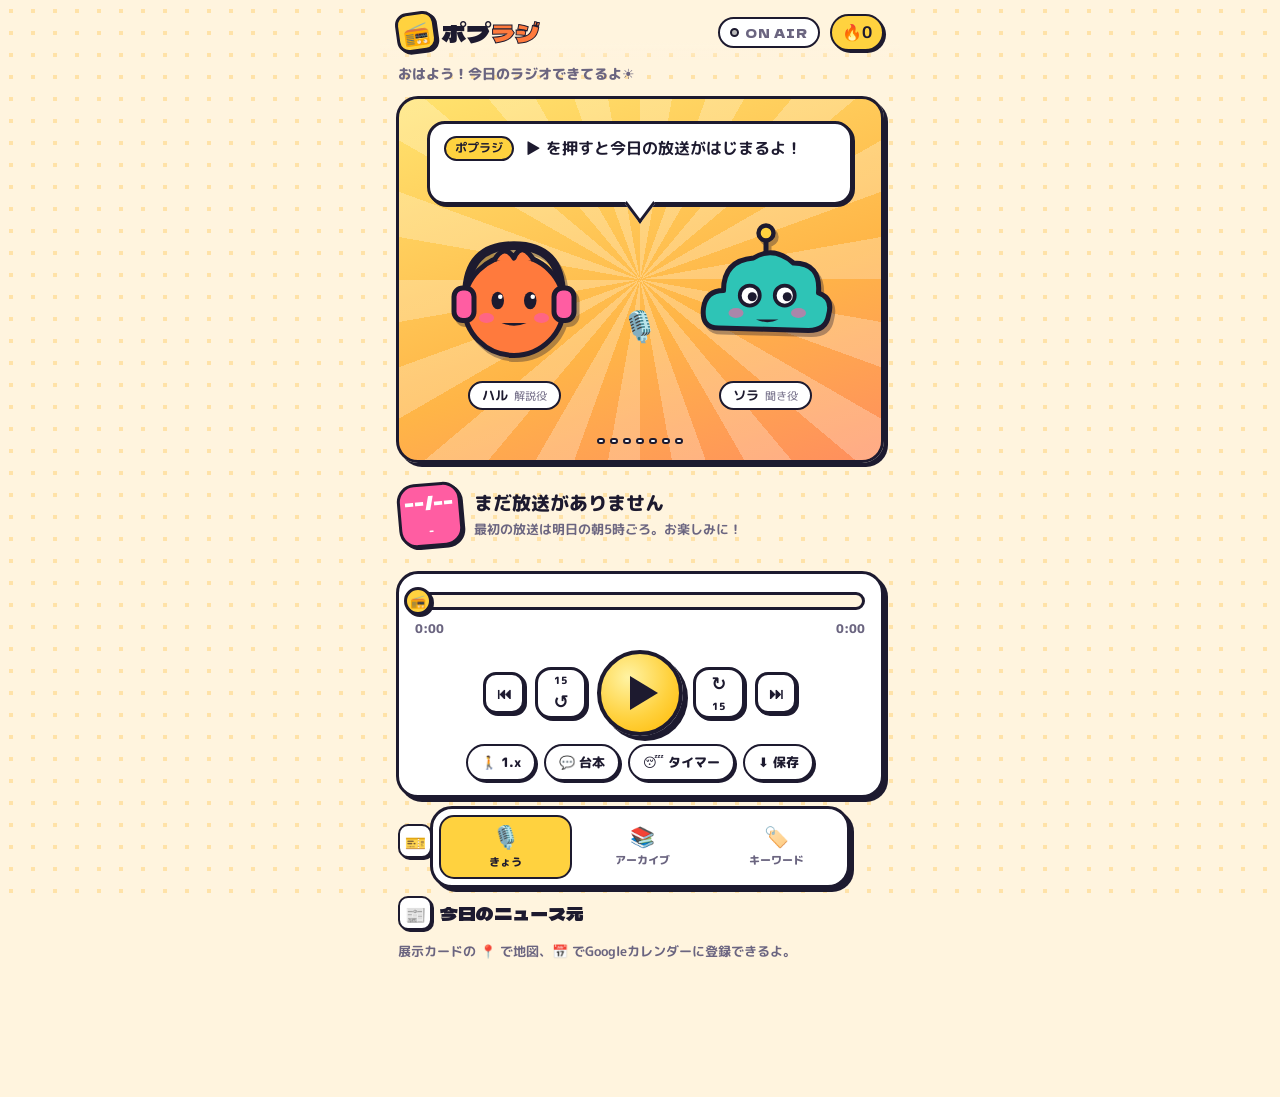
==== web/index.html @ 3d930192 "ポプラジ: 毎朝のニュースを2人の掛け合いラジオにするPoC - ニュース収集（Google News RSS、地域・重複・既出のフィルタ） - 台本生成（Gemini → GitHub Models" ====
<!doctype html>
<html lang="ja">
<head>
<meta charset="utf-8">
<meta name="viewport" content="width=device-width, initial-scale=1, viewport-fit=cover">
<title>ポプラジ</title>
<meta name="description" content="毎朝のニュースを2人の掛け合いラジオでお届けする、自分専用ラジオ局">
<meta name="theme-color" content="#FFD23F">
<link rel="manifest" href="manifest.webmanifest">
<link rel="icon" href="icons/icon.svg" type="image/svg+xml">
<link rel="apple-touch-icon" href="icons/icon.svg">
<link rel="preconnect" href="https://fonts.googleapis.com">
<link rel="preconnect" href="https://fonts.gstatic.com" crossorigin>
<link href="https://fonts.googleapis.com/css2?family=Dela+Gothic+One&family=M+PLUS+Rounded+1c:wght@500;700;800&display=swap" rel="stylesheet">
<link rel="stylesheet" href="app.css">
</head>
<body>
<div class="bg-dots" aria-hidden="true"></div>

<header class="topbar">
  <div class="logo" aria-label="ポプラジ">
    <span class="logo-icon" aria-hidden="true">📻</span>
    <span class="logo-text">ポプ<b>ラジ</b></span>
  </div>
  <div class="onair" id="onair" aria-live="polite"><span class="onair-dot"></span>ON AIR</div>
  <div class="streak" id="streak" title="連続リスニング日数">🔥<b id="streakNum">0</b></div>
</header>

<main id="app">
  <!-- ===== きょう ===== -->
  <section class="view" id="view-today" data-view="today">
    <p class="greeting" id="greeting"></p>

    <div class="stage card" id="stage">
      <div class="sunburst" aria-hidden="true"></div>
      <div class="bubble" id="bubble" role="status" aria-live="polite">
        <span class="bubble-name" id="bubbleName">ポプラジ</span>
        <span class="bubble-text" id="bubbleText">▶ を押すと今日の放送がはじまるよ！</span>
      </div>
      <div class="cast">
        <figure class="chara" id="chara-haru" data-speaker="haru">
          <svg viewBox="0 0 120 120" aria-hidden="true">
            <g class="body-g">
              <path class="phones" d="M22 58 Q22 18 60 18 Q98 18 98 58" fill="none" stroke="var(--ink)" stroke-width="7" stroke-linecap="round"/>
              <circle cx="60" cy="66" r="40" fill="var(--haru)" stroke="var(--ink)" stroke-width="4"/>
              <path d="M44 30 Q52 16 60 28 Q66 14 76 30" fill="var(--haru)" stroke="var(--ink)" stroke-width="4" stroke-linejoin="round"/>
              <rect x="12" y="52" width="16" height="26" rx="7" fill="var(--pink)" stroke="var(--ink)" stroke-width="4"/>
              <rect x="92" y="52" width="16" height="26" rx="7" fill="var(--pink)" stroke="var(--ink)" stroke-width="4"/>
              <g class="eyes"><ellipse cx="47" cy="62" rx="5" ry="7" fill="var(--ink)"/><ellipse cx="73" cy="62" rx="5" ry="7" fill="var(--ink)"/>
                <circle cx="49" cy="59" r="1.8" fill="#fff"/><circle cx="75" cy="59" r="1.8" fill="#fff"/></g>
              <ellipse cx="38" cy="76" rx="6" ry="4" fill="var(--pink)" opacity=".7"/><ellipse cx="82" cy="76" rx="6" ry="4" fill="var(--pink)" opacity=".7"/>
              <path class="mouth" d="M50 80 Q60 92 70 80 Z" fill="var(--ink)"/>
            </g>
          </svg>
          <figcaption><b>ハル</b><small>解説役</small></figcaption>
        </figure>
        <div class="mic" aria-hidden="true">🎙️</div>
        <figure class="chara" id="chara-sora" data-speaker="sora">
          <svg viewBox="0 0 120 120" aria-hidden="true">
            <g class="body-g">
              <line x1="60" y1="26" x2="60" y2="8" stroke="var(--ink)" stroke-width="4"/>
              <circle class="antenna" cx="60" cy="8" r="6" fill="var(--yellow)" stroke="var(--ink)" stroke-width="3.5"/>
              <path d="M22 84 Q8 84 10 68 Q12 54 26 54 Q26 30 50 28 Q66 18 82 32 Q104 32 102 56 Q114 60 110 74 Q108 86 94 86 Z"
                fill="var(--sora)" stroke="var(--ink)" stroke-width="4" stroke-linejoin="round"/>
              <g class="eyes"><circle cx="47" cy="58" r="8" fill="#fff" stroke="var(--ink)" stroke-width="3"/><circle cx="75" cy="58" r="8" fill="#fff" stroke="var(--ink)" stroke-width="3"/>
                <circle cx="49" cy="59" r="3.6" fill="var(--ink)"/><circle cx="77" cy="59" r="3.6" fill="var(--ink)"/></g>
              <ellipse cx="36" cy="72" rx="6" ry="4" fill="var(--pink)" opacity=".6"/><ellipse cx="86" cy="72" rx="6" ry="4" fill="var(--pink)" opacity=".6"/>
              <path class="mouth" d="M52 72 Q61 84 70 72 Z" fill="var(--ink)"/>
            </g>
          </svg>
          <figcaption><b>ソラ</b><small>聞き役</small></figcaption>
        </figure>
      </div>
      <div class="eq" id="eq" aria-hidden="true"><i></i><i></i><i></i><i></i><i></i><i></i><i></i></div>
    </div>

    <div class="ep-head">
      <div class="ep-date" id="epDate"><b>--/--</b><span>-</span></div>
      <div class="ep-meta">
        <h1 id="epTitle">読み込み中…</h1>
        <p id="epSummary"></p>
      </div>
    </div>
    <div class="chips" id="epTopics"></div>

    <div class="player card" id="player">
      <div class="progress" id="progress" role="slider" tabindex="0" aria-label="再生位置" aria-valuemin="0" aria-valuemax="100" aria-valuenow="0">
        <div class="progress-fill" id="progressFill"></div>
        <div class="progress-markers" id="markers"></div>
        <div class="progress-knob" id="progressKnob"></div>
      </div>
      <div class="times"><span id="tCur">0:00</span><span id="tChapter" class="t-chapter"></span><span id="tDur">0:00</span></div>
      <div class="controls">
        <button class="ctl small" id="btnPrev" aria-label="前のチャプター">⏮</button>
        <button class="ctl" id="btnBack" aria-label="15秒戻る"><span>15</span>↺</button>
        <button class="play" id="btnPlay" aria-label="再生"><span class="play-icon" id="playIcon"></span></button>
        <button class="ctl" id="btnFwd" aria-label="15秒進む">↻<span>15</span></button>
        <button class="ctl small" id="btnNext" aria-label="次のチャプター">⏭</button>
      </div>
      <div class="player-sub">
        <button class="pill" id="btnSpeed" aria-label="再生速度">🐢 1.0x</button>
        <button class="pill hidden" id="btnResume">⏩ 続きから</button>
        <button class="pill" id="btnTranscript" aria-expanded="false">💬 台本</button>
        <button class="pill" id="btnSleep" aria-label="スリープタイマー">😴 タイマー</button>
        <button class="pill" id="btnSave" aria-label="オフライン用に保存">⬇️ 保存</button>
      </div>
      <audio id="audio" preload="metadata"></audio>
    </div>

    <div class="transcript card hidden" id="transcript"></div>

    <h2 class="sec-title"><span>🎫</span>セットリスト</h2>
    <ol class="setlist" id="setlist"></ol>

    <h2 class="sec-title"><span>📰</span>今日のニュース元</h2>
    <p class="hint">展示カードの 📍 で地図、📅 でGoogleカレンダーに登録できるよ。</p>
    <div class="sources" id="sources"></div>

    <footer class="credits" id="credits"></footer>
  </section>

  <!-- ===== アーカイブ ===== -->
  <section class="view hidden" id="view-archive" data-view="archive">
    <h2 class="page-title">📚 アーカイブ</h2>
    <p class="hint">音声は直近30日分。それより前は台本だけ読めるよ。</p>
    <div class="archive" id="archive"></div>
  </section>

  <!-- ===== キーワード ===== -->
  <section class="view hidden" id="view-keywords" data-view="keywords">
    <h2 class="page-title">🏷️ キーワード</h2>
    <p class="hint">毎朝このキーワードでニュースを集めて番組にしています。</p>
    <div class="topics" id="topics"></div>
    <div class="card howto">
      <b>キーワードを変えるには？</b>
      <p>リポジトリの <code>config/topics.json</code> を編集してコミットすると、次の朝の放送から反映されます。</p>
    </div>
  </section>
</main>

<div class="mini hidden" id="mini" role="region" aria-label="ミニプレーヤー">
  <button class="mini-play" id="miniPlay" aria-label="再生"><span class="play-icon"></span></button>
  <a class="mini-info" href="#/today"><b id="miniTitle"></b><small id="miniChapter"></small></a>
  <span class="mini-time" id="miniTime">0:00</span>
  <div class="mini-bar"><i id="miniFill"></i></div>
</div>

<nav class="tabbar" aria-label="メニュー">
  <a href="#/today" data-tab="today" class="active"><span>🎙️</span>きょう</a>
  <a href="#/archive" data-tab="archive"><span>📚</span>アーカイブ</a>
  <a href="#/keywords" data-tab="keywords"><span>🏷️</span>キーワード</a>
</nav>

<div class="toast" id="toast" role="status" aria-live="polite"></div>
<canvas id="confetti" aria-hidden="true"></canvas>

<script src="lib.js"></script>
<script src="app.js"></script>
</body>
</html>
---- web/app.css ----
:root {
  --bg: #FFF4DE;
  --bg-dot: #FFE2A8;
  --card: #FFFFFF;
  --ink: #1D1A2F;
  --text: #1D1A2F;
  --muted: #6B6580;
  --haru: #FF7A3D;
  --sora: #2EC4B6;
  --yellow: #FFD23F;
  --pink: #FF5DA2;
  --purple: #7B5CFF;
  --blue: #3A86FF;
  --line: #1D1A2F;
  --shadow: 4px 4px 0 var(--line);
  --shadow-sm: 2px 2px 0 var(--line);
  --radius: 22px;
  --font: "M PLUS Rounded 1c", "Hiragino Maru Gothic ProN", "Yu Gothic UI", "Meiryo", system-ui, sans-serif;
  --font-pop: "Dela Gothic One", "M PLUS Rounded 1c", "Hiragino Sans", "Yu Gothic UI", sans-serif;
  color-scheme: light;
}
@media (prefers-color-scheme: dark) {
  :root {
    --bg: #1A1733; --bg-dot: #26224A; --card: #2B2754; --text: #FFF7E8; --muted: #B9B2D6;
    --line: #F3E9FF; --shadow: 4px 4px 0 #07051A; --shadow-sm: 2px 2px 0 #07051A;
    color-scheme: dark;
  }
}

* { box-sizing: border-box; -webkit-tap-highlight-color: transparent; }
html, body { margin: 0; }
body {
  font-family: var(--font);
  background: var(--bg);
  color: var(--text);
  min-height: 100dvh;
  padding: env(safe-area-inset-top, 0) 0 calc(92px + env(safe-area-inset-bottom, 0));
  overflow-x: hidden;
}
.bg-dots {
  position: fixed; inset: 0; z-index: -1; pointer-events: none;
  background-image: radial-gradient(var(--bg-dot) 2.2px, transparent 2.4px);
  background-size: 22px 22px;
}
button { font: inherit; color: inherit; cursor: pointer; }
a { color: inherit; }
.hidden { display: none !important; }
.card {
  background: var(--card);
  border: 3px solid var(--line);
  border-radius: var(--radius);
  box-shadow: var(--shadow);
}

/* ---------- top bar ---------- */
.topbar {
  position: sticky; top: env(safe-area-inset-top, 0); z-index: 20;
  display: flex; align-items: center; gap: 10px;
  max-width: 520px; margin: 0 auto; padding: 12px 16px 8px;
  background: linear-gradient(var(--bg) 70%, transparent);
}
.logo { display: flex; align-items: center; gap: 6px; margin-right: auto; }
.logo-icon {
  display: grid; place-items: center; width: 40px; height: 40px; font-size: 22px;
  background: var(--yellow); border: 3px solid var(--line); border-radius: 12px; box-shadow: var(--shadow-sm);
  transform: rotate(-8deg);
}
.logo-text { font-family: var(--font-pop); font-size: 24px; letter-spacing: .02em; }
.logo-text b { color: var(--haru); -webkit-text-stroke: 1px var(--ink); font-weight: 400; }
.onair {
  display: flex; align-items: center; gap: 6px; font-family: var(--font-pop); font-size: 12px; letter-spacing: .08em;
  padding: 5px 10px; border: 2.5px solid var(--line); border-radius: 999px; background: var(--card); color: var(--muted);
}
.onair-dot { width: 9px; height: 9px; border-radius: 50%; background: #bbb; border: 2px solid var(--line); }
body.playing .onair { background: #FF3B5C; color: #fff; box-shadow: var(--shadow-sm); }
body.playing .onair-dot { background: #fff; animation: blink 1s steps(2) infinite; }
.streak {
  font-weight: 800; padding: 5px 10px; border: 2.5px solid var(--line); border-radius: 999px;
  background: var(--yellow); color: var(--ink); box-shadow: var(--shadow-sm);
}

main { max-width: 520px; margin: 0 auto; padding: 0 16px; }
.greeting { margin: 4px 2px 12px; font-weight: 800; color: var(--muted); font-size: 14px; }

/* ---------- stage ---------- */
.stage {
  position: relative; overflow: hidden; padding: 16px 12px 12px;
  background: linear-gradient(160deg, #FFE36E, #FFB547 60%, #FF8E5E);
}
@media (prefers-color-scheme: dark) { .stage { background: linear-gradient(160deg, #5B3FD1, #8E44C9 60%, #D9468F); } }
.sunburst {
  position: absolute; inset: -60%; opacity: .25; pointer-events: none;
  background: repeating-conic-gradient(from 0deg, #fff 0 10deg, transparent 10deg 20deg);
  animation: spin 40s linear infinite; animation-play-state: paused;
}
body.playing .sunburst { animation-play-state: running; }
.bubble {
  position: relative; z-index: 2; min-height: 84px; margin: 0 4px 18px; padding: 12px 14px 12px;
  background: #fff; color: #1D1A2F; border: 3px solid var(--line); border-radius: 18px; box-shadow: var(--shadow-sm);
  font-weight: 700; font-size: 15px; line-height: 1.55;
  transition: transform .2s;
}
.bubble::after {
  content: ""; position: absolute; bottom: -14px; left: var(--tail, 50%); width: 22px; height: 22px;
  background: #fff; border-right: 3px solid var(--line); border-bottom: 3px solid var(--line);
  transform: translateX(-50%) rotate(45deg) skew(8deg, 8deg); transition: left .3s cubic-bezier(.5,1.6,.4,1);
}
.bubble.pop { animation: pop .28s ease-out; }
.bubble-name {
  display: inline-block; margin-right: 6px; padding: 1px 9px; border-radius: 999px; font-size: 12px;
  border: 2px solid var(--line); background: var(--yellow); color: var(--ink); vertical-align: 2px;
}
.bubble[data-speaker="haru"] .bubble-name { background: var(--haru); color: #fff; }
.bubble[data-speaker="sora"] .bubble-name { background: var(--sora); color: #fff; }
.bubble[data-speaker="haru"] { --tail: 22%; }
.bubble[data-speaker="sora"] { --tail: 78%; }

.cast { position: relative; z-index: 1; display: flex; justify-content: space-around; align-items: flex-end; }
.chara { margin: 0; width: 38%; max-width: 150px; text-align: center; transition: transform .25s, filter .25s; }
.chara svg { width: 100%; height: auto; overflow: visible; filter: drop-shadow(3px 4px 0 rgba(29,26,47,.35)); }
.chara figcaption {
  display: inline-flex; gap: 6px; align-items: baseline; margin-top: 2px; padding: 3px 12px;
  background: #fff; color: #1D1A2F; border: 2.5px solid var(--line); border-radius: 999px; font-size: 13px;
}
.chara figcaption small { color: #6B6580; font-size: 11px; }
.chara .eyes { animation: eyeblink 4.2s infinite; transform-origin: 60px 60px; }
#chara-sora .eyes { animation-delay: 1.7s; }
.chara .mouth { transform-origin: 60px 80px; transform: scaleY(.35); transition: transform .12s; }
.chara.talking .mouth { animation: talk .22s ease-in-out infinite alternate; }
.chara.talking .body-g { animation: bob .45s ease-in-out infinite alternate; transform-origin: 60px 110px; }
.chara.talking { transform: scale(1.06); }
.stage.has-speaker .chara:not(.talking) { filter: saturate(.75) brightness(.95); transform: scale(.94); }
.chara .antenna { animation: none; }
.chara.talking .antenna { animation: blink .5s steps(2) infinite; }
.mic { font-size: 30px; align-self: center; margin-top: 20px; animation: float 3s ease-in-out infinite; }

.eq { position: relative; z-index: 1; display: flex; justify-content: center; gap: 5px; height: 26px; margin-top: 8px; align-items: flex-end; }
.eq i { width: 8px; height: 6px; border-radius: 4px; background: #fff; border: 2px solid var(--line); }
body.playing .eq i { animation: eq .8s ease-in-out infinite alternate; }
.eq i:nth-child(2) { animation-delay: -.3s !important; } .eq i:nth-child(3) { animation-delay: -.6s !important; }
.eq i:nth-child(4) { animation-delay: -.15s !important; } .eq i:nth-child(5) { animation-delay: -.45s !important; }
.eq i:nth-child(6) { animation-delay: -.7s !important; } .eq i:nth-child(7) { animation-delay: -.2s !important; }

/* ---------- episode header ---------- */
.ep-head { display: flex; gap: 12px; align-items: center; margin: 20px 2px 10px; }
.ep-date {
  flex: none; display: grid; place-items: center; width: 64px; height: 64px; line-height: 1.05;
  background: var(--pink); color: #fff; border: 3px solid var(--line); border-radius: 18px; box-shadow: var(--shadow-sm);
  transform: rotate(-5deg);
}
.ep-date b { font-family: var(--font-pop); font-size: 19px; font-weight: 400; }
.ep-date span { font-size: 12px; font-weight: 800; }
.ep-meta h1 { margin: 0; font-size: 19px; line-height: 1.35; font-weight: 800; }
.ep-meta p { margin: 4px 0 0; font-size: 13px; color: var(--muted); font-weight: 700; }
.chips { display: flex; flex-wrap: wrap; gap: 8px; margin: 0 0 14px; }
.chip {
  padding: 4px 11px; font-size: 12px; font-weight: 800; border: 2.5px solid var(--line); border-radius: 999px;
  background: var(--card); box-shadow: var(--shadow-sm);
}
.chip:nth-child(4n+1) { background: #FFE9A8; color: #1D1A2F; } .chip:nth-child(4n+2) { background: #BDF2EC; color: #1D1A2F; }
.chip:nth-child(4n+3) { background: #FFD0E5; color: #1D1A2F; } .chip:nth-child(4n+4) { background: #DCD3FF; color: #1D1A2F; }

/* ---------- player ---------- */
.player { padding: 18px 16px 14px; }
.progress {
  position: relative; height: 18px; border: 3px solid var(--line); border-radius: 999px; background: var(--bg);
  cursor: pointer; touch-action: none;
}
.progress-fill {
  position: absolute; inset: 0 auto 0 0; width: 0; border-radius: 999px;
  background: repeating-linear-gradient(-45deg, var(--haru) 0 10px, #FF9A66 10px 20px);
  background-size: 28px 28px;
}
body.playing .progress-fill { animation: stripes 1s linear infinite; }
.progress-markers i {
  position: absolute; top: -7px; width: 4px; height: 26px; margin-left: -2px; border-radius: 2px; background: var(--ink); opacity: .55;
}
.progress-knob {
  position: absolute; top: 50%; left: 0; width: 28px; height: 28px; margin: -14px 0 0 -14px;
  background: var(--yellow); border: 3px solid var(--line); border-radius: 50%; box-shadow: var(--shadow-sm);
  display: grid; place-items: center; font-size: 13px;
}
.progress-knob::after { content: "📻"; }
.times { display: flex; justify-content: space-between; gap: 8px; margin-top: 10px; font-size: 12px; font-weight: 800; color: var(--muted); }
.t-chapter { flex: 1; text-align: center; overflow: hidden; text-overflow: ellipsis; white-space: nowrap; color: var(--text); }
.controls { display: flex; align-items: center; justify-content: center; gap: 10px; margin: 12px 0 8px; }
.ctl {
  width: 52px; height: 52px; border: 3px solid var(--line); border-radius: 16px; background: var(--card);
  box-shadow: var(--shadow-sm); font-size: 18px; font-weight: 800; display: grid; place-items: center; line-height: 1;
  transition: transform .08s, box-shadow .08s;
}
.ctl span { font-size: 10px; }
.ctl.small { width: 42px; height: 42px; font-size: 15px; border-radius: 13px; }
.ctl:active, .pill:active { transform: translate(2px, 2px); box-shadow: 0 0 0 var(--ink); }
.play {
  width: 86px; height: 86px; border: 4px solid var(--line); border-radius: 50%;
  background: radial-gradient(circle at 35% 30%, #FFF3A3, var(--yellow) 55%, #FFB800);
  box-shadow: 5px 5px 0 var(--ink); display: grid; place-items: center;
  transition: transform .1s, box-shadow .1s;
}
.play:active { transform: translate(3px, 3px) scale(.97); box-shadow: 1px 1px 0 var(--ink); }
body:not(.playing) .play { animation: wiggle 2.6s ease-in-out infinite; }
.play-icon { width: 0; height: 0; border-style: solid; border-width: 17px 0 17px 28px; border-color: transparent transparent transparent var(--ink); margin-left: 7px; }
body.playing .play-icon { width: 26px; height: 32px; border: 0; margin: 0; border-left: 9px solid var(--line); border-right: 9px solid var(--line); }
.player-sub { display: flex; justify-content: center; flex-wrap: wrap; gap: 8px; }
.pill {
  padding: 7px 13px; font-size: 13px; font-weight: 800; border: 2.5px solid var(--line); border-radius: 999px;
  background: var(--card); box-shadow: var(--shadow-sm); transition: transform .08s, box-shadow .08s;
}
.pill[aria-expanded="true"] { background: var(--sora); color: #fff; }
#btnResume { background: #BDF2EC; color: #1D1A2F; }

/* ---------- transcript ---------- */
.transcript { margin-top: 14px; padding: 12px; max-height: 360px; overflow-y: auto; scroll-behavior: smooth; }
.tl { display: flex; gap: 8px; margin: 8px 0; align-items: flex-start; cursor: pointer; }
.tl.sora { flex-direction: row-reverse; }
.tl .av {
  flex: none; width: 30px; height: 30px; border-radius: 50%; border: 2.5px solid var(--line);
  display: grid; place-items: center; font-size: 12px; font-weight: 800; color: #fff;
}
.tl .tx {
  padding: 8px 11px; border: 2.5px solid var(--line); border-radius: 14px; font-size: 14px; line-height: 1.55; font-weight: 700;
  background: var(--bg); max-width: 82%;
}
.tl.now .tx { background: var(--yellow); color: #1D1A2F; box-shadow: var(--shadow-sm); }
.tl-chapter { margin: 14px 0 6px; text-align: center; font-size: 12px; font-weight: 800; color: var(--muted); }

/* ---------- setlist ---------- */
.sec-title { display: flex; align-items: center; gap: 8px; margin: 26px 2px 12px; font-family: var(--font-pop); font-weight: 400; font-size: 18px; }
.sec-title span {
  display: grid; place-items: center; width: 34px; height: 34px; font-size: 17px;
  background: var(--card); border: 2.5px solid var(--line); border-radius: 10px; box-shadow: var(--shadow-sm);
}
.setlist { list-style: none; margin: 0; padding: 0; display: grid; gap: 10px; }
.setlist li {
  position: relative; display: flex; align-items: center; gap: 12px; padding: 11px 14px 11px 12px;
  background: var(--card); border: 3px solid var(--line); border-radius: 16px; box-shadow: var(--shadow-sm);
  cursor: pointer; transition: transform .15s;
}
.setlist li::before, .setlist li::after {
  content: ""; position: absolute; right: 64px; width: 14px; height: 14px; border-radius: 50%; background: var(--bg); border: 3px solid var(--line);
}
.setlist li::before { top: -9px; clip-path: inset(50% 0 0 0); } .setlist li::after { bottom: -9px; clip-path: inset(0 0 50% 0); }
.setlist li:hover { transform: translateX(3px) rotate(-.4deg); }
.setlist .no {
  flex: none; width: 34px; height: 34px; display: grid; place-items: center; font-family: var(--font-pop); font-size: 14px;
  border: 2.5px solid var(--line); border-radius: 50%; background: var(--yellow); color: #1D1A2F;
}
.setlist .st { flex: 1; min-width: 0; }
.setlist .st b { display: block; font-size: 14px; line-height: 1.4; }
.setlist .st small { color: var(--muted); font-weight: 700; font-size: 11px; }
.setlist .tm { flex: none; width: 48px; text-align: right; font-weight: 800; font-size: 12px; color: var(--muted); border-left: 2.5px dashed var(--ink); padding-left: 8px; }
.setlist li.now { background: var(--haru); color: #fff; transform: scale(1.02) rotate(-.6deg); }
.setlist li.now .st small, .setlist li.now .tm { color: #fff; }
.setlist li.now .no { animation: spin 2.4s linear infinite; }
.setlist li.done .no { background: var(--sora); color: #fff; }

/* ---------- sources ---------- */
.sources { display: grid; gap: 10px; }
.src {
  display: block; text-decoration: none; padding: 12px 14px; background: var(--card);
  border: 3px solid var(--line); border-radius: 16px; box-shadow: var(--shadow-sm); transition: transform .1s;
}
.src:active { transform: translate(2px, 2px); box-shadow: none; }
.src .src-top { display: flex; gap: 8px; align-items: center; font-size: 11px; font-weight: 800; color: var(--muted); }
.src .src-topic { padding: 1px 8px; border: 2px solid var(--line); border-radius: 999px; background: #DCD3FF; color: #1D1A2F; }
.src b { display: block; margin-top: 6px; font-size: 14px; line-height: 1.45; }
.src .go { float: right; font-size: 12px; font-weight: 800; color: var(--haru); }
.credits { margin: 28px 0 8px; font-size: 11px; color: var(--muted); text-align: center; line-height: 1.8; font-weight: 700; }
.sample-badge { display: inline-block; padding: 2px 10px; border-radius: 999px; background: var(--pink); color: #fff; border: 2px solid var(--line); }

/* ---------- archive ---------- */
.page-title { font-family: var(--font-pop); font-weight: 400; font-size: 24px; margin: 10px 2px 2px; }
.hint { margin: 2px 2px 16px; color: var(--muted); font-size: 13px; font-weight: 700; }
.archive { display: grid; grid-template-columns: repeat(auto-fill, minmax(150px, 1fr)); gap: 14px; }
.ac {
  position: relative; text-align: left; padding: 12px; min-height: 150px; display: flex; flex-direction: column; gap: 6px;
  border: 3px solid var(--line); border-radius: 18px; box-shadow: var(--shadow); color: #1D1A2F;
  transition: transform .15s;
}
.ac:hover { transform: translateY(-3px) rotate(-1deg); }
.ac:nth-child(5n+1) { background: #FFE9A8; } .ac:nth-child(5n+2) { background: #BDF2EC; } .ac:nth-child(5n+3) { background: #FFD0E5; }
.ac:nth-child(5n+4) { background: #DCD3FF; } .ac:nth-child(5n+5) { background: #FFD3BD; }
.ac .ad { font-family: var(--font-pop); font-size: 22px; line-height: 1; }
.ac .ad small { font-family: var(--font); font-size: 12px; font-weight: 800; margin-left: 4px; }
.ac .at { font-size: 13px; font-weight: 800; line-height: 1.4; flex: 1; }
.ac .am { font-size: 11px; font-weight: 800; color: #4b4560; }
.ac .stamp {
  position: absolute; top: -8px; right: -8px; padding: 4px 8px; font-size: 11px; font-weight: 800; color: #fff;
  background: #FF3B5C; border: 2.5px solid var(--line); border-radius: 10px; transform: rotate(12deg);
}
.ac .noaudio { align-self: flex-start; font-size: 10px; font-weight: 800; padding: 1px 7px; border: 2px solid var(--line); border-radius: 999px; background: #fff; }
.empty { padding: 30px; text-align: center; font-weight: 800; color: var(--muted); }

/* ---------- keywords ---------- */
.topics { display: grid; gap: 12px; margin-bottom: 16px; }
.topic { padding: 14px; }
.topic h3 { margin: 0 0 8px; font-size: 16px; display: flex; gap: 8px; align-items: center; }
.topic h3 span { font-size: 22px; }
.kw { display: flex; flex-wrap: wrap; gap: 6px; }
.kw span { padding: 3px 10px; font-size: 12px; font-weight: 800; background: var(--bg); border: 2px solid var(--line); border-radius: 999px; }
.howto { padding: 14px; font-size: 13px; line-height: 1.7; }
.howto p { margin: 4px 0 0; }
.howto code { padding: 1px 6px; border-radius: 6px; background: var(--bg); border: 1.5px solid var(--line); font-size: 12px; }

/* ---------- tab bar ---------- */
.tabbar {
  position: fixed; left: 50%; bottom: calc(12px + env(safe-area-inset-bottom, 0)); z-index: 30; transform: translateX(-50%);
  display: flex; gap: 6px; padding: 6px; width: min(420px, calc(100% - 32px));
  background: var(--card); border: 3px solid var(--line); border-radius: 22px; box-shadow: var(--shadow);
}
.tabbar a {
  flex: 1; display: flex; flex-direction: column; align-items: center; gap: 1px; padding: 6px 4px; border-radius: 15px;
  text-decoration: none; font-size: 11px; font-weight: 800; color: var(--muted); transition: background .15s;
}
.tabbar a span { font-size: 20px; transition: transform .2s; }
.tabbar a.active { background: var(--yellow); color: #1D1A2F; border: 2.5px solid var(--line); }
.tabbar a.active span { transform: translateY(-2px) scale(1.12); }

/* ---------- toast & confetti ---------- */
.toast {
  position: fixed; left: 50%; bottom: calc(100px + env(safe-area-inset-bottom, 0)); z-index: 40;
  transform: translate(-50%, 30px); opacity: 0; pointer-events: none; max-width: calc(100% - 40px);
  padding: 10px 16px; font-weight: 800; font-size: 14px; color: #1D1A2F;
  background: var(--yellow); border: 3px solid var(--line); border-radius: 16px; box-shadow: var(--shadow-sm);
  transition: transform .3s cubic-bezier(.5,1.7,.4,1), opacity .2s;
}
.toast.show { opacity: 1; transform: translate(-50%, 0); }
#confetti { position: fixed; inset: 0; z-index: 50; pointer-events: none; width: 100%; height: 100%; }

/* ---------- keyframes ---------- */
@keyframes spin { to { transform: rotate(360deg); } }
@keyframes blink { 50% { opacity: .2; } }
@keyframes eyeblink { 0%, 92%, 100% { transform: scaleY(1); } 95% { transform: scaleY(.1); } }
@keyframes talk { from { transform: scaleY(.25); } to { transform: scaleY(1.15); } }
@keyframes bob { from { transform: translateY(0) rotate(-2deg); } to { transform: translateY(-5px) rotate(2deg); } }
@keyframes float { 50% { transform: translateY(-6px) rotate(6deg); } }
@keyframes eq { from { height: 6px; } to { height: 24px; } }
@keyframes stripes { to { background-position: 28px 0; } }
@keyframes pop { 0% { transform: scale(.94); } 60% { transform: scale(1.03); } 100% { transform: scale(1); } }
@keyframes wiggle { 0%, 86%, 100% { transform: rotate(0); } 90% { transform: rotate(-8deg); } 94% { transform: rotate(8deg); } }

@media (prefers-reduced-motion: reduce) {
  *, *::before, *::after { animation-duration: .001s !important; animation-iteration-count: 1 !important; transition: none !important; }
}
@media (min-width: 700px) {
  .stage { padding: 22px 24px 16px; }
  .bubble { font-size: 16px; }
}

/* ---------- corner badge / event card ---------- */
.corner {
  display: inline-block; margin-right: 6px; padding: 0 8px; font-size: 10px; font-weight: 800; line-height: 18px;
  border: 2px solid var(--line); border-radius: 999px; background: var(--yellow); color: #1D1A2F; vertical-align: 1px;
}
.setlist li.now .corner { background: #fff; }
.event {
  margin-top: 10px; padding: 10px 12px; border: 2.5px dashed var(--line); border-radius: 12px;
  background: color-mix(in srgb, var(--yellow) 18%, var(--card)); font-size: 13px; font-weight: 700; line-height: 1.7;
}
.event dl { display: grid; grid-template-columns: auto 1fr; gap: 0 8px; margin: 0; }
.event dt { color: var(--muted); }
.event dd { margin: 0; }
.event-actions { display: flex; gap: 8px; margin-top: 8px; flex-wrap: wrap; }
.event-actions a {
  padding: 5px 11px; font-size: 12px; font-weight: 800; text-decoration: none; border: 2.5px solid var(--line);
  border-radius: 999px; background: var(--card); box-shadow: var(--shadow-sm);
}
.src-wrap { display: grid; gap: 10px; }
.src-card { padding: 12px 14px; background: var(--card); border: 3px solid var(--line); border-radius: 16px; box-shadow: var(--shadow-sm); }
.src-card .src { padding: 0; border: 0; box-shadow: none; background: none; }

/* ---------- mini player ---------- */
.mini {
  position: fixed; left: 50%; bottom: calc(86px + env(safe-area-inset-bottom, 0px)); z-index: 29; transform: translateX(-50%);
  display: grid; grid-template-columns: auto 1fr auto; align-items: center; gap: 10px;
  width: min(420px, calc(100% - 32px)); padding: 8px 12px 12px 8px; overflow: hidden;
  background: var(--haru); color: #fff; border: 3px solid var(--line); border-radius: 18px; box-shadow: var(--shadow);
}
.mini-play {
  width: 42px; height: 42px; border-radius: 50%; border: 3px solid var(--line); background: var(--yellow);
  display: grid; place-items: center; box-shadow: var(--shadow-sm);
}
.mini-play .play-icon { border-width: 9px 0 9px 15px; margin-left: 4px; }
body.playing .mini-play .play-icon { width: 14px; height: 16px; border-left-width: 5px; border-right-width: 5px; margin: 0; }
.mini-info { min-width: 0; text-decoration: none; color: #fff; }
.mini-info b, .mini-info small { display: block; overflow: hidden; text-overflow: ellipsis; white-space: nowrap; }
.mini-info b { font-size: 13px; }
.mini-info small { font-size: 11px; opacity: .9; font-weight: 700; }
.mini-time { font-size: 12px; font-weight: 800; }
.mini-bar { position: absolute; left: 0; right: 0; bottom: 0; height: 5px; background: rgba(0,0,0,.2); }
.mini-bar i { display: block; height: 100%; width: 0; background: var(--yellow); }
body.has-mini main { padding-bottom: 76px; }
.pill.on { background: var(--purple); color: #fff; }
.pill.saved { background: #BDF2EC; color: #1D1A2F; }
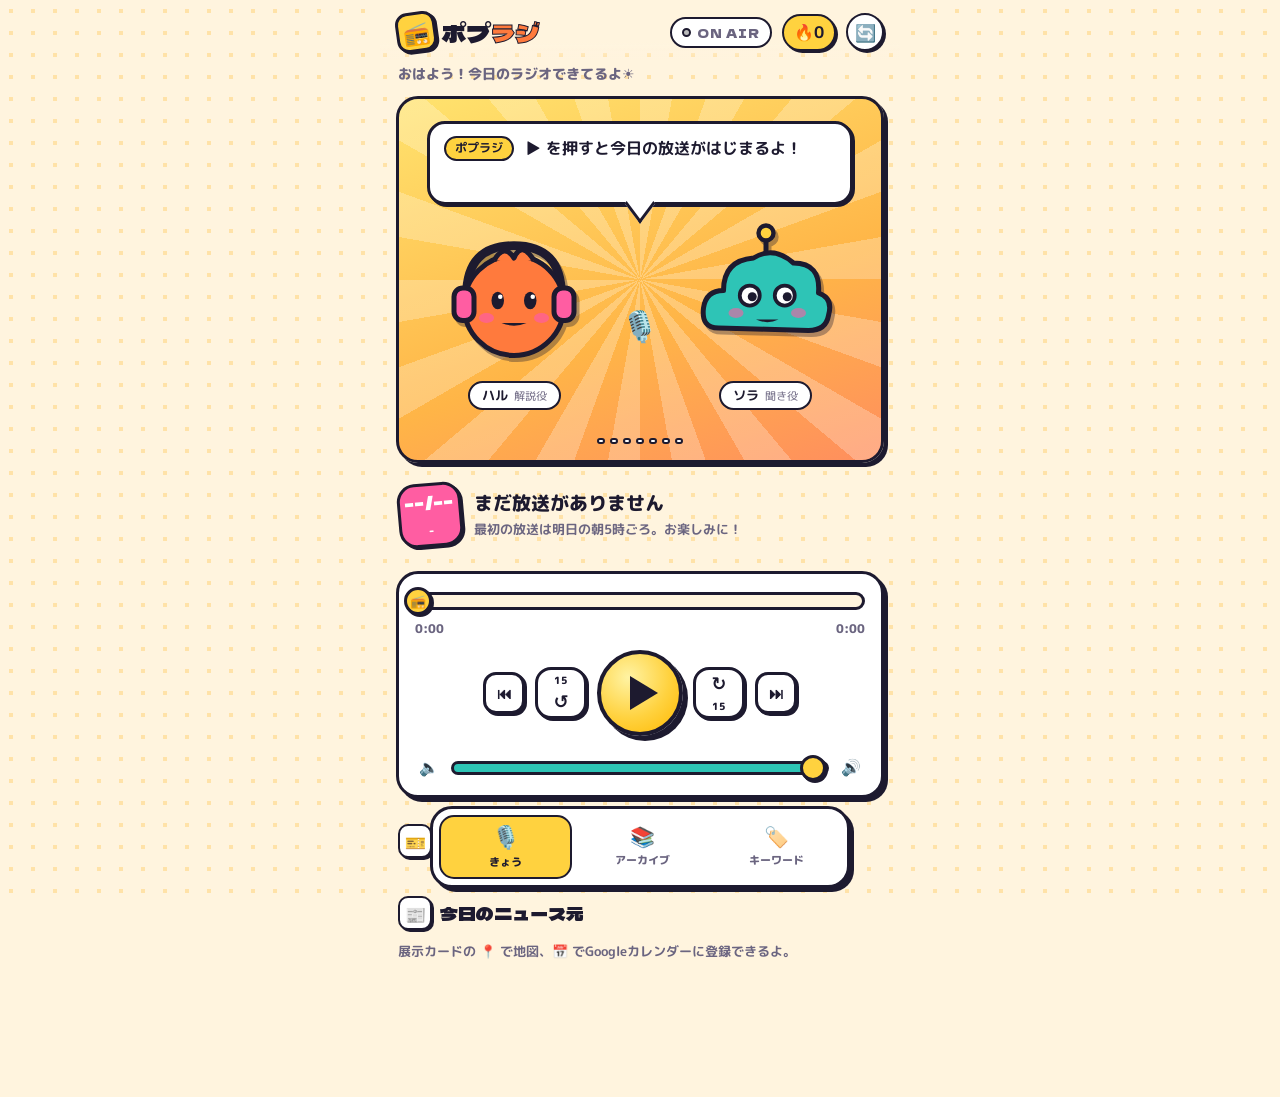
==== commit 9de0e356: "フィードバック対応: 音量バー、アプリからキーワード編集、今すぐ更新、30分の深掘り番組 - プレーヤーの倍速・台本・タイマー・保存ボタンを撤去し、音量バーに（iPhoneは本体ボタンの案内） - キ" ====
--- a/web/index.html
+++ b/web/index.html
@@ -24,12 +24,18 @@
   </div>
   <div class="onair" id="onair" aria-live="polite"><span class="onair-dot"></span>ON AIR</div>
   <div class="streak" id="streak" title="連続リスニング日数">🔥<b id="streakNum">0</b></div>
+  <button class="refresh" id="btnRefresh" aria-label="今すぐ番組を更新">🔄</button>
 </header>
 
 <main id="app">
   <!-- ===== きょう ===== -->
   <section class="view" id="view-today" data-view="today">
     <p class="greeting" id="greeting"></p>
+    <div class="card building hidden" id="building" role="status" aria-live="polite">
+      <div class="building-row"><span class="spinner" aria-hidden="true">📻</span>
+        <div><b id="buildingTitle">新しい番組を作っています…</b><small id="buildingSub">ニュース集め → 台本 → 音声。だいたい15分くらい</small></div></div>
+      <div class="building-bar"><i id="buildingFill"></i></div>
+    </div>
 
     <div class="stage card" id="stage">
       <div class="sunburst" aria-hidden="true"></div>
@@ -98,12 +104,14 @@
         <button class="ctl small" id="btnNext" aria-label="次のチャプター">⏭</button>
       </div>
       <div class="player-sub">
-        <button class="pill" id="btnSpeed" aria-label="再生速度">🐢 1.0x</button>
         <button class="pill hidden" id="btnResume">⏩ 続きから</button>
-        <button class="pill" id="btnTranscript" aria-expanded="false">💬 台本</button>
-        <button class="pill" id="btnSleep" aria-label="スリープタイマー">😴 タイマー</button>
-        <button class="pill" id="btnSave" aria-label="オフライン用に保存">⬇️ 保存</button>
-      </div>
+      </div>
+      <div class="volume" id="volumeWrap">
+        <span aria-hidden="true">🔈</span>
+        <input type="range" id="volume" min="0" max="1" step="0.01" value="1" aria-label="音量">
+        <span aria-hidden="true">🔊</span>
+      </div>
+      <p class="volume-note hidden" id="volumeNote">🔊 音量は本体のボタンで調整してね</p>
       <audio id="audio" preload="metadata"></audio>
     </div>
 
@@ -128,12 +136,24 @@
 
   <!-- ===== キーワード ===== -->
   <section class="view hidden" id="view-keywords" data-view="keywords">
-    <h2 class="page-title">🏷️ キーワード</h2>
-    <p class="hint">毎朝このキーワードでニュースを集めて番組にしています。</p>
+    <div class="page-head">
+      <h2 class="page-title">🏷️ キーワード</h2>
+      <button class="icon-btn" id="btnSettings" aria-label="設定">⚙️</button>
+    </div>
+    <p class="hint" id="kwHint">毎朝このキーワードでニュースを集めて番組にしています。</p>
+    <div class="card connect hidden" id="connectCard">
+      <b>🔗 アプリでキーワードを編集するには</b>
+      <p>最初に一度だけ、GitHubとの連携が必要です。</p>
+      <button class="pill primary" id="btnConnect">連携する</button>
+    </div>
     <div class="topics" id="topics"></div>
-    <div class="card howto">
-      <b>キーワードを変えるには？</b>
-      <p>リポジトリの <code>config/topics.json</code> を編集してコミットすると、次の朝の放送から反映されます。</p>
+    <button class="add-topic hidden" id="btnAddTopic">＋ トピックを追加</button>
+    <div class="card add-topic-form hidden" id="addTopicForm">
+      <b>新しいトピック</b>
+      <div class="form-row"><input id="newTopicEmoji" maxlength="4" placeholder="🎨" aria-label="絵文字" class="emoji-in">
+        <input id="newTopicName" maxlength="30" placeholder="トピック名（例: 映画）" aria-label="トピック名"></div>
+      <input id="newTopicKw" maxlength="40" placeholder="最初のキーワード（例: 映画 公開）" aria-label="キーワード">
+      <div class="form-actions"><button class="pill" id="btnTopicCancel">やめる</button><button class="pill primary" id="btnTopicDone">完了</button></div>
     </div>
   </section>
 </main>
@@ -151,6 +171,26 @@
   <a href="#/keywords" data-tab="keywords"><span>🏷️</span>キーワード</a>
 </nav>
 
+<div class="sheet-bg hidden" id="sheet">
+  <div class="sheet card" role="dialog" aria-modal="true" aria-labelledby="sheetTitle">
+    <h3 id="sheetTitle">⚙️ GitHub連携</h3>
+    <p class="sheet-status" id="ghStatus">未連携</p>
+    <ol class="steps">
+      <li><a id="tokenLink" href="https://github.com/settings/personal-access-tokens/new" target="_blank" rel="noopener noreferrer">GitHubのトークン作成ページ ↗</a> を開く</li>
+      <li>「Repository access」で <b>Only select repositories</b> → <b id="repoName">popradi</b> を選ぶ</li>
+      <li>「Permissions」で <b>Contents</b> と <b>Actions</b> を <b>Read and write</b> にする</li>
+      <li>「Generate token」で出てきたトークンを下に貼り付ける</li>
+    </ol>
+    <input type="password" id="tokenInput" placeholder="github_pat_..." autocomplete="off" aria-label="GitHubトークン">
+    <p class="hint small">トークンはこのスマホの中だけに保存され、GitHub以外には送られません。</p>
+    <div class="form-actions">
+      <button class="pill" id="btnDisconnect">連携を解除</button>
+      <button class="pill" id="btnSheetClose">閉じる</button>
+      <button class="pill primary" id="btnTokenSave">保存</button>
+    </div>
+  </div>
+</div>
+
 <div class="toast" id="toast" role="status" aria-live="polite"></div>
 <canvas id="confetti" aria-hidden="true"></canvas>
 
--- a/web/app.css
+++ b/web/app.css
@@ -393,3 +393,90 @@
 body.has-mini main { padding-bottom: 76px; }
 .pill.on { background: var(--purple); color: #fff; }
 .pill.saved { background: #BDF2EC; color: #1D1A2F; }
+
+/* ---------- volume ---------- */
+.volume { display: flex; align-items: center; gap: 10px; margin: 12px 4px 2px; font-size: 16px; }
+.volume input[type=range] {
+  flex: 1; -webkit-appearance: none; appearance: none; height: 14px; border-radius: 999px; cursor: pointer;
+  border: 3px solid var(--line); background: linear-gradient(90deg, var(--sora) var(--vol, 100%), var(--bg) var(--vol, 100%));
+}
+.volume input[type=range]::-webkit-slider-thumb {
+  -webkit-appearance: none; width: 26px; height: 26px; border-radius: 50%; background: var(--yellow);
+  border: 3px solid var(--line); box-shadow: var(--shadow-sm);
+}
+.volume input[type=range]::-moz-range-thumb { width: 22px; height: 22px; border-radius: 50%; background: var(--yellow); border: 3px solid var(--line); }
+.volume-note { margin: 8px 0 0; text-align: center; font-size: 12px; font-weight: 800; color: var(--muted); }
+
+/* ---------- refresh / building ---------- */
+.refresh {
+  width: 38px; height: 38px; border-radius: 50%; font-size: 17px; display: grid; place-items: center;
+  background: var(--card); border: 2.5px solid var(--line); box-shadow: var(--shadow-sm);
+}
+.refresh.spin { animation: spin 1.4s linear infinite; }
+.building { padding: 12px 14px; margin-bottom: 14px; background: color-mix(in srgb, var(--sora) 22%, var(--card)); }
+.building-row { display: flex; gap: 12px; align-items: center; }
+.building-row b { display: block; font-size: 14px; }
+.building-row small { display: block; font-size: 12px; color: var(--muted); font-weight: 700; margin-top: 2px; }
+.spinner { font-size: 26px; animation: float 1.2s ease-in-out infinite; }
+.building-bar { margin-top: 10px; height: 10px; border: 2.5px solid var(--line); border-radius: 999px; overflow: hidden; background: var(--bg); }
+.building-bar i { display: block; height: 100%; width: 3%; background: repeating-linear-gradient(-45deg, var(--sora) 0 8px, #6FDDD2 8px 16px); transition: width .8s; }
+
+/* ---------- keyword editor ---------- */
+.page-head { display: flex; align-items: center; justify-content: space-between; }
+.icon-btn { width: 40px; height: 40px; border-radius: 12px; font-size: 18px; background: var(--card); border: 2.5px solid var(--line); box-shadow: var(--shadow-sm); }
+.connect { padding: 14px; margin-bottom: 14px; font-size: 13px; line-height: 1.7; }
+.connect p { margin: 2px 0 10px; }
+.pill.primary { background: var(--haru); color: #fff; }
+.topic-head { display: flex; align-items: center; gap: 8px; }
+.topic-head h3 { flex: 1; margin: 0 0 8px; }
+.topic-del { border: 0; background: none; font-size: 16px; opacity: .55; padding: 4px; }
+.kw { align-items: center; }
+.kw .tag { display: inline-flex; align-items: center; gap: 4px; }
+.kw .tag button {
+  width: 20px; height: 20px; border-radius: 50%; border: 2px solid var(--line); background: var(--card);
+  font-size: 11px; line-height: 1; display: grid; place-items: center; padding: 0;
+}
+.kw .add {
+  padding: 3px 12px; font-size: 13px; font-weight: 800; border: 2px dashed var(--line); border-radius: 999px; background: none;
+}
+.kw-form { display: flex; gap: 6px; width: 100%; margin-top: 6px; }
+.kw-form input, .add-topic-form input, #tokenInput {
+  flex: 1; min-width: 0; padding: 8px 12px; font: inherit; font-size: 14px; font-weight: 700; color: var(--text);
+  background: var(--bg); border: 2.5px solid var(--line); border-radius: 12px;
+}
+.add-topic {
+  width: 100%; padding: 12px; margin-bottom: 14px; font-size: 14px; font-weight: 800;
+  border: 3px dashed var(--line); border-radius: 18px; background: none;
+}
+.add-topic-form { padding: 14px; margin-bottom: 14px; display: grid; gap: 8px; }
+.form-row { display: flex; gap: 8px; }
+.emoji-in { flex: 0 0 64px !important; text-align: center; }
+.form-actions { display: flex; gap: 8px; justify-content: flex-end; flex-wrap: wrap; margin-top: 4px; }
+.topic.saving { opacity: .6; pointer-events: none; }
+
+/* ---------- settings sheet ---------- */
+.sheet-bg { position: fixed; inset: 0; z-index: 60; background: rgba(20, 16, 40, .45); display: flex; align-items: flex-end; justify-content: center; }
+.sheet {
+  width: min(520px, 100%); max-height: 90dvh; overflow-y: auto; margin: 0; padding: 18px 18px calc(18px + env(safe-area-inset-bottom, 0px));
+  border-radius: 24px 24px 0 0; font-size: 13px; line-height: 1.7;
+}
+.sheet h3 { margin: 0 0 4px; font-size: 18px; }
+.sheet-status { margin: 0 0 8px; font-weight: 800; color: var(--muted); }
+.sheet-status.ok { color: #0a7a5a; }
+.steps { padding-left: 20px; margin: 6px 0 12px; }
+.steps a { color: var(--haru); font-weight: 800; }
+.hint.small { font-size: 11px; margin: 6px 0; }
+
+.refs { display: flex; flex-wrap: wrap; gap: 6px 10px; margin-top: 8px; font-size: 11px; font-weight: 800; color: var(--muted); }
+.refs a { color: var(--muted); text-decoration: underline dotted; }
+
+/* 狭い画面で上部バーが折り返さないように */
+.logo-text { white-space: nowrap; }
+@media (max-width: 420px) {
+  .topbar { gap: 6px; }
+  .logo-icon { width: 34px; height: 34px; font-size: 19px; }
+  .logo-text { font-size: 20px; }
+  .onair { padding: 4px 8px; font-size: 10px; gap: 4px; }
+  .streak { padding: 4px 8px; font-size: 13px; }
+  .refresh { width: 34px; height: 34px; font-size: 15px; }
+}
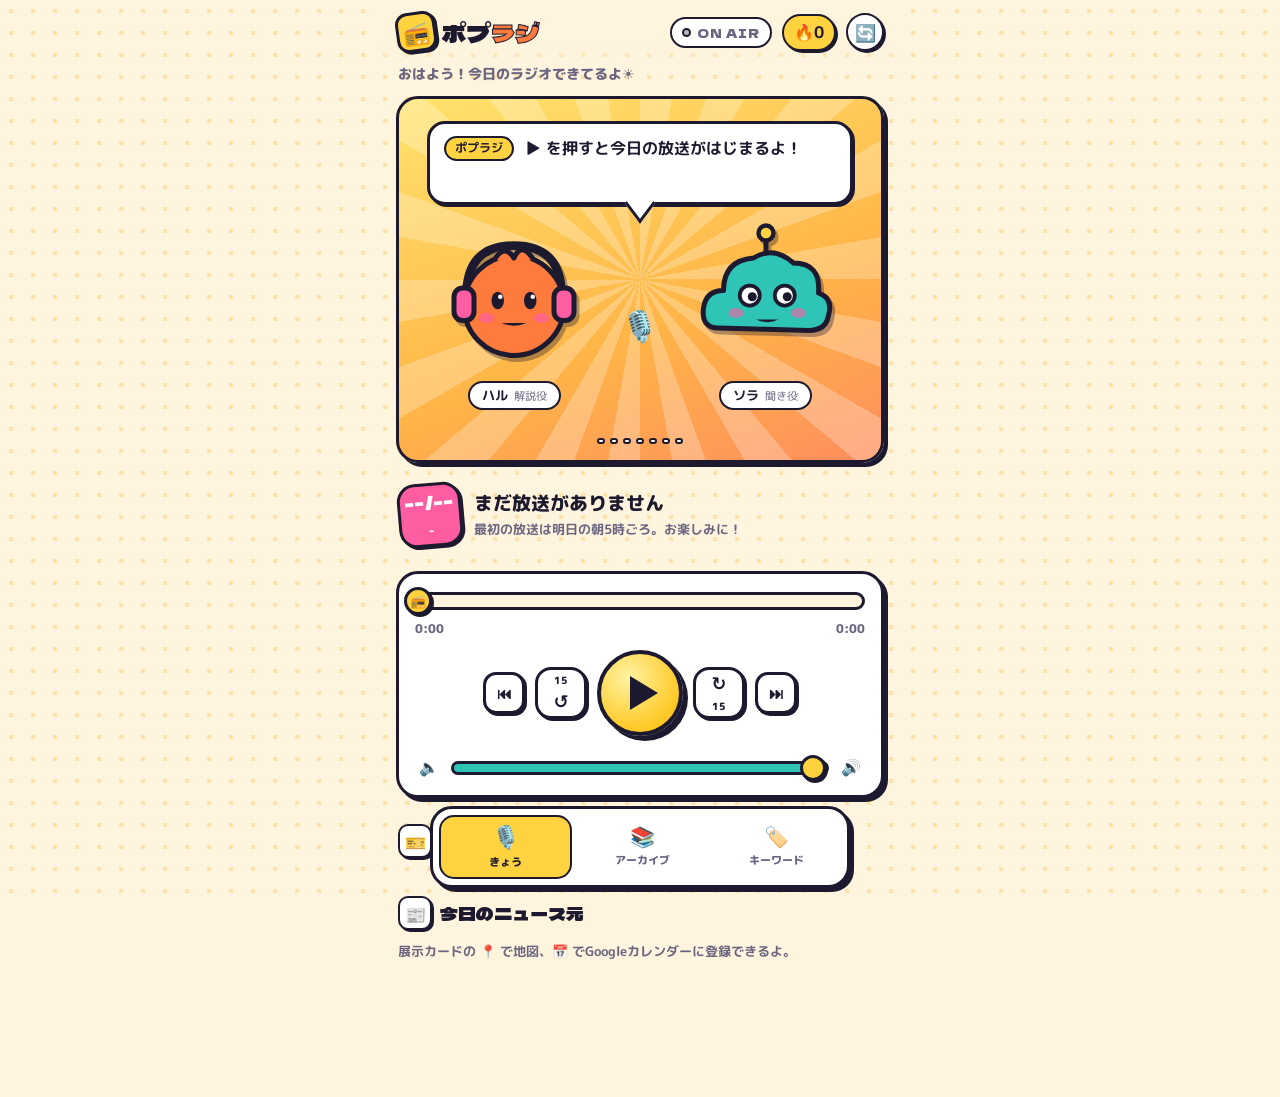
==== commit e0e01ac2: "アプリ改修をすぐ反映するワークフロー、設定ボタンの撤去、確認ダイアログを画面内カードに - deploy-app: web/ や config/ を push したら番組づくりを待たずに gh-pag" ====
--- a/web/index.html
+++ b/web/index.html
@@ -34,7 +34,11 @@
     <div class="card building hidden" id="building" role="status" aria-live="polite">
       <div class="building-row"><span class="spinner" aria-hidden="true">📻</span>
         <div><b id="buildingTitle">新しい番組を作っています…</b><small id="buildingSub">ニュース集め → 台本 → 音声。だいたい15分くらい</small></div></div>
-      <div class="building-bar"><i id="buildingFill"></i></div>
+      <div class="building-bar" id="buildingBar"><i id="buildingFill"></i></div>
+      <div class="form-actions hidden" id="buildingAsk">
+        <button class="pill" id="btnBuildCancel">やめる</button>
+        <button class="pill primary" id="btnBuildGo">🔄 作り直す</button>
+      </div>
     </div>
 
     <div class="stage card" id="stage">
@@ -136,14 +140,11 @@
 
   <!-- ===== キーワード ===== -->
   <section class="view hidden" id="view-keywords" data-view="keywords">
-    <div class="page-head">
-      <h2 class="page-title">🏷️ キーワード</h2>
-      <button class="icon-btn" id="btnSettings" aria-label="設定">⚙️</button>
-    </div>
+    <h2 class="page-title">🏷️ キーワード</h2>
     <p class="hint" id="kwHint">毎朝このキーワードでニュースを集めて番組にしています。</p>
     <div class="card connect hidden" id="connectCard">
-      <b>🔗 アプリでキーワードを編集するには</b>
-      <p>最初に一度だけ、GitHubとの連携が必要です。</p>
+      <b>🔗 はじめに一度だけ GitHub と連携</b>
+      <p>連携すると、ここでキーワードを編集したり、🔄 でいつでも番組を作り直せます。</p>
       <button class="pill primary" id="btnConnect">連携する</button>
     </div>
     <div class="topics" id="topics"></div>
@@ -173,7 +174,7 @@
 
 <div class="sheet-bg hidden" id="sheet">
   <div class="sheet card" role="dialog" aria-modal="true" aria-labelledby="sheetTitle">
-    <h3 id="sheetTitle">⚙️ GitHub連携</h3>
+    <h3 id="sheetTitle">🔗 GitHub と連携（最初の1回だけ）</h3>
     <p class="sheet-status" id="ghStatus">未連携</p>
     <ol class="steps">
       <li><a id="tokenLink" href="https://github.com/settings/personal-access-tokens/new" target="_blank" rel="noopener noreferrer">GitHubのトークン作成ページ ↗</a> を開く</li>
@@ -184,7 +185,6 @@
     <input type="password" id="tokenInput" placeholder="github_pat_..." autocomplete="off" aria-label="GitHubトークン">
     <p class="hint small">トークンはこのスマホの中だけに保存され、GitHub以外には送られません。</p>
     <div class="form-actions">
-      <button class="pill" id="btnDisconnect">連携を解除</button>
       <button class="pill" id="btnSheetClose">閉じる</button>
       <button class="pill primary" id="btnTokenSave">保存</button>
     </div>
--- a/web/app.css
+++ b/web/app.css
@@ -480,3 +480,6 @@
   .streak { padding: 4px 8px; font-size: 13px; }
   .refresh { width: 34px; height: 34px; font-size: 15px; }
 }
+
+.topic-del.armed { opacity: 1; font-size: 12px; font-weight: 800; color: #fff; background: #FF3B5C; border: 2px solid var(--line); border-radius: 999px; padding: 3px 10px; }
+#buildingAsk { margin-top: 10px; }
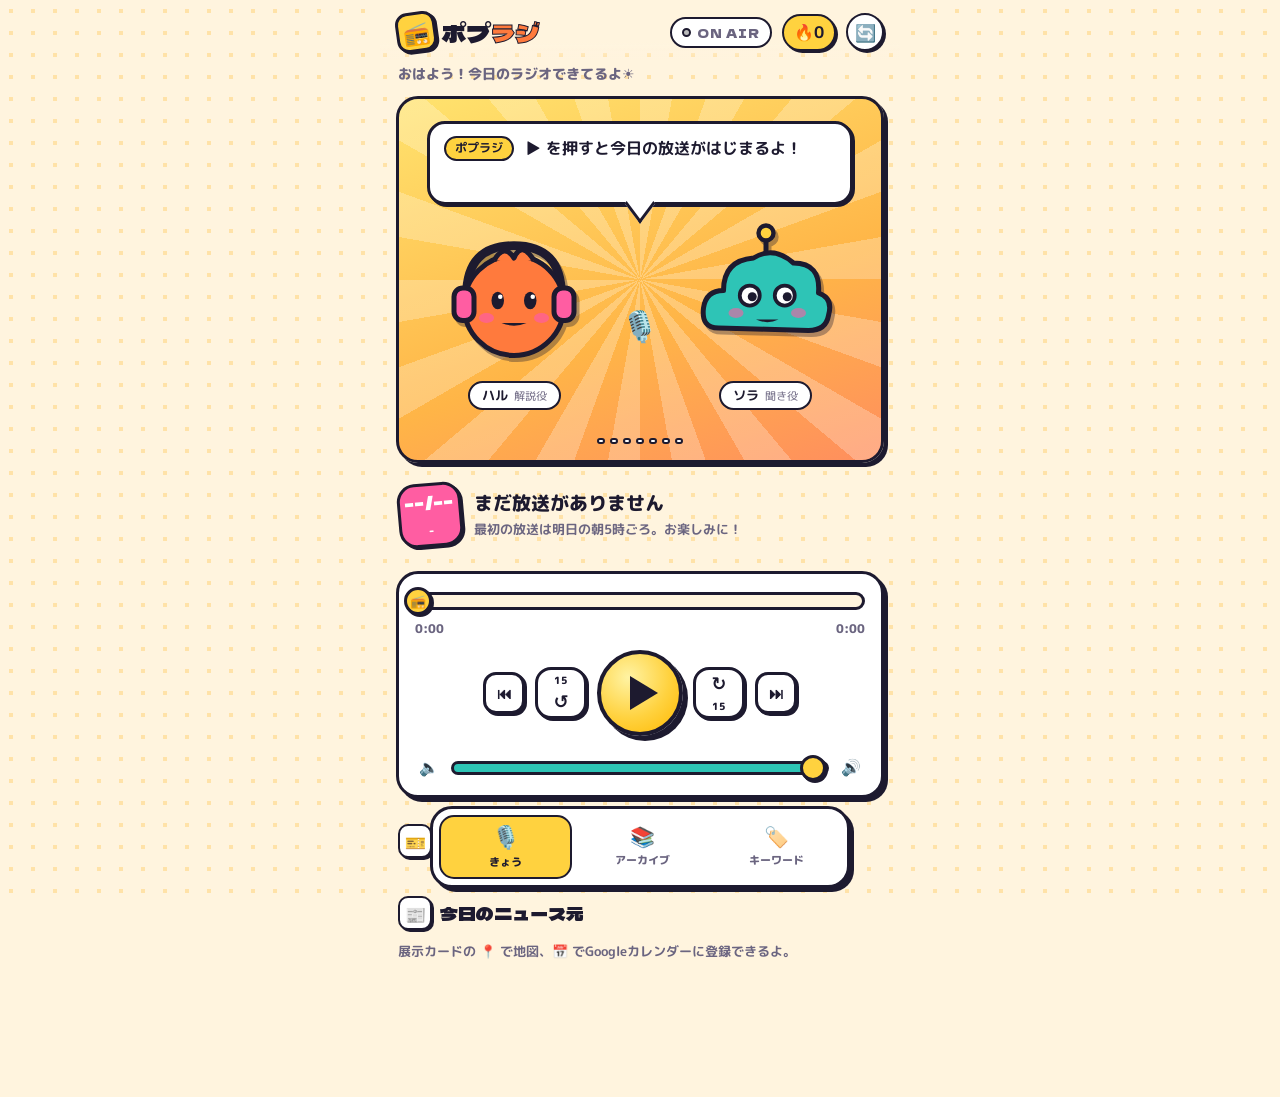
==== commit 300ab7c2: "トピック名の横の絵文字をやめる（キーワード画面・トピックのラベル・セットリスト・ニュース元） Co-Authored-By: Claude Opus 5.5 <noreply@anthropic.co" ====
--- a/web/index.html
+++ b/web/index.html
@@ -151,8 +151,7 @@
     <button class="add-topic hidden" id="btnAddTopic">＋ トピックを追加</button>
     <div class="card add-topic-form hidden" id="addTopicForm">
       <b>新しいトピック</b>
-      <div class="form-row"><input id="newTopicEmoji" maxlength="4" placeholder="🎨" aria-label="絵文字" class="emoji-in">
-        <input id="newTopicName" maxlength="30" placeholder="トピック名（例: 映画）" aria-label="トピック名"></div>
+      <input id="newTopicName" maxlength="30" placeholder="トピック名（例: 映画）" aria-label="トピック名">
       <input id="newTopicKw" maxlength="40" placeholder="最初のキーワード（例: 映画 公開）" aria-label="キーワード">
       <div class="form-actions"><button class="pill" id="btnTopicCancel">やめる</button><button class="pill primary" id="btnTopicDone">完了</button></div>
     </div>
